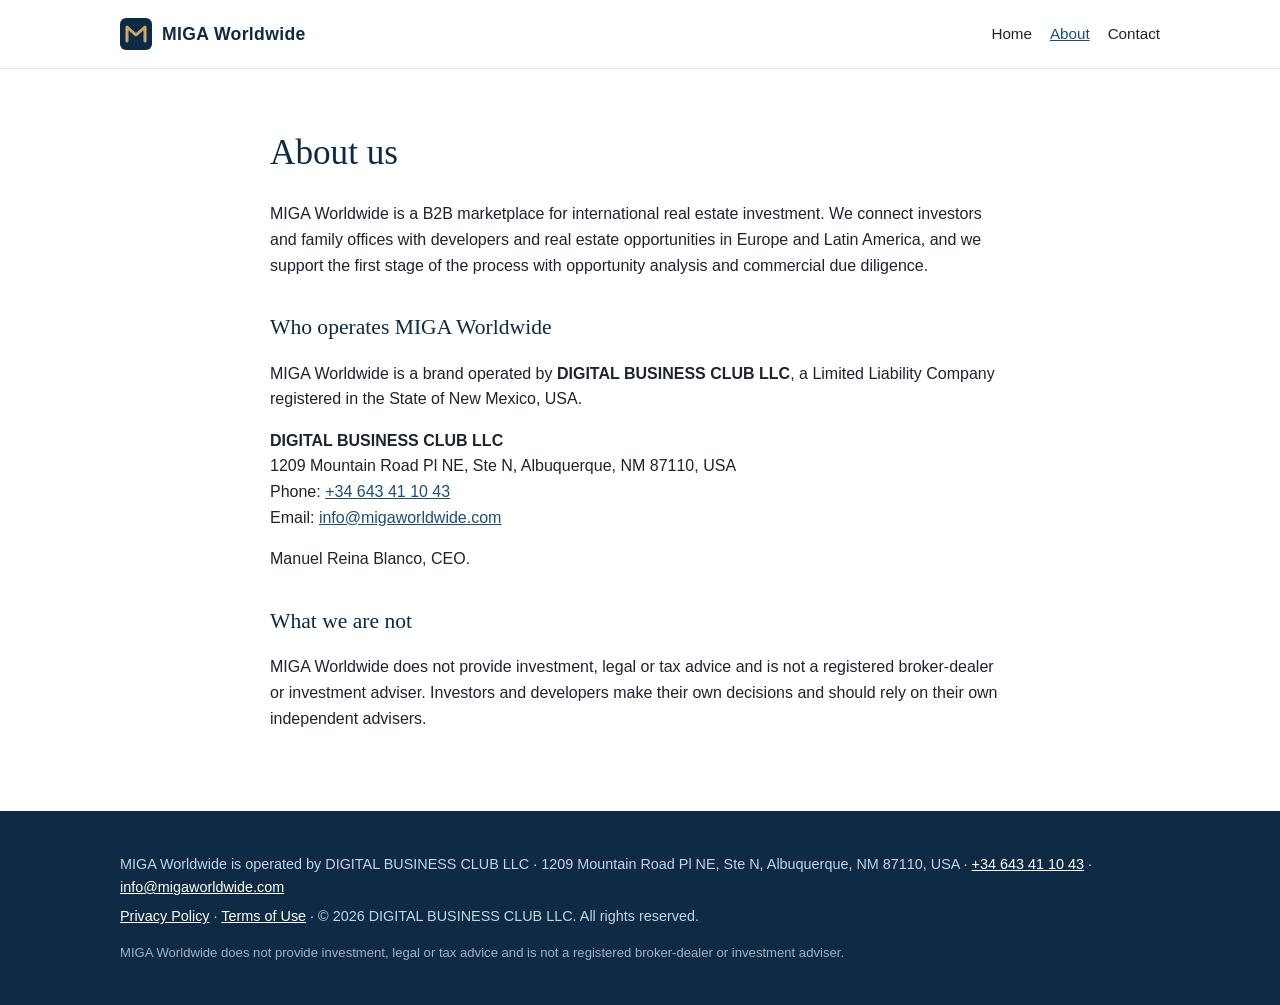
==== about/index.html @ 33de41b5 "Web inicial MIGA Worldwide (D1)" ====
<!DOCTYPE html>
<html lang="en">
<head>
  <meta charset="utf-8">
  <meta name="viewport" content="width=device-width, initial-scale=1">
  <title>About | MIGA Worldwide</title>
  <meta name="description" content="MIGA Worldwide is a brand operated by DIGITAL BUSINESS CLUB LLC, a New Mexico (USA) limited liability company.">
  <link rel="canonical" href="https://migaworldwide.com/about/">
  <link rel="icon" href="/assets/favicon.svg" type="image/svg+xml">
  <meta property="og:type" content="website">
  <meta property="og:site_name" content="MIGA Worldwide">
  <meta property="og:title" content="About | MIGA Worldwide">
  <meta property="og:description" content="MIGA Worldwide is a brand operated by DIGITAL BUSINESS CLUB LLC, a New Mexico (USA) limited liability company.">
  <meta property="og:url" content="https://migaworldwide.com/about/">
  <meta property="og:image" content="https://migaworldwide.com/assets/og.png">
  <link rel="stylesheet" href="/assets/style.css">
</head>
<body>
<header class="site"><div class="wrap">
  <a class="brand" href="/"><img src="/assets/favicon.svg" alt="" width="32" height="32">MIGA Worldwide</a>
  <nav aria-label="Main"><a href="/">Home</a><a href="/about/" aria-current="page">About</a><a href="/contact/">Contact</a></nav>
</div></header>
<main>
<div class="page"><div class="wrap prose">
  <h1>About us</h1>
  <p>MIGA Worldwide is a B2B marketplace for international real estate investment. We connect investors and family offices with developers and real estate opportunities in Europe and Latin America, and we support the first stage of the process with opportunity analysis and commercial due diligence.</p>
  <h2>Who operates MIGA Worldwide</h2>
  <p>MIGA Worldwide is a brand operated by <strong>DIGITAL BUSINESS CLUB LLC</strong>, a Limited Liability Company registered in the State of New Mexico, USA.</p>
  <address>
    <strong>DIGITAL BUSINESS CLUB LLC</strong><br>
    1209 Mountain Road Pl NE, Ste N, Albuquerque, NM 87110, USA<br>
    Phone: <a href="tel:+34643411043">+34 643 41 10 43</a><br>
    Email: <a href="mailto:info@migaworldwide.com">info@migaworldwide.com</a>
  </address>
  <p>Manuel Reina Blanco, CEO.</p>
  <h2>What we are not</h2>
  <p>MIGA Worldwide does not provide investment, legal or tax advice and is not a registered broker-dealer or investment adviser. Investors and developers make their own decisions and should rely on their own independent advisers.</p>
</div></div>
</main>
<footer class="site"><div class="wrap">
  <p>MIGA Worldwide is operated by DIGITAL BUSINESS CLUB LLC · 1209 Mountain Road Pl NE, Ste N, Albuquerque, NM 87110, USA · <a href="tel:+34643411043">+34 643 41 10 43</a> · <a href="mailto:info@migaworldwide.com">info@migaworldwide.com</a></p>
  <p><a href="/privacy/">Privacy Policy</a> · <a href="/terms/">Terms of Use</a> · &copy; 2026 DIGITAL BUSINESS CLUB LLC. All rights reserved.</p>
  <p class="disclaimer">MIGA Worldwide does not provide investment, legal or tax advice and is not a registered broker-dealer or investment adviser.</p>
</div></footer>
</body>
</html>
---- assets/style.css ----
:root{--navy:#0f2a44;--navy2:#1d4e7a;--gold:#c9a86a;--ink:#1c2430;--muted:#5b6675;--bg:#ffffff;--soft:#f4f6f9;--line:#e3e8ef}
*{box-sizing:border-box}
html{-webkit-text-size-adjust:100%}
body{margin:0;font-family:-apple-system,BlinkMacSystemFont,"Segoe UI",Roboto,Helvetica,Arial,sans-serif;color:var(--ink);background:var(--bg);line-height:1.6}
a{color:var(--navy2)}
.wrap{max-width:1080px;margin:0 auto;padding:0 20px}
header.site{border-bottom:1px solid var(--line);background:#fff}
header.site .wrap{display:flex;align-items:center;justify-content:space-between;gap:16px;min-height:68px;flex-wrap:wrap}
.brand{display:flex;align-items:center;gap:10px;font-weight:700;color:var(--navy);text-decoration:none;font-size:1.1rem;letter-spacing:.02em}
.brand img{width:32px;height:32px}
nav a{margin-left:18px;color:var(--ink);text-decoration:none;font-size:.95rem}
nav a:hover,nav a[aria-current]{color:var(--navy2);text-decoration:underline}
.hero{background:linear-gradient(135deg,var(--navy),var(--navy2));color:#fff;padding:88px 0 80px;position:relative;overflow:hidden}
.hero:after{content:"";position:absolute;right:-120px;top:-120px;width:420px;height:420px;border-radius:50%;border:60px solid rgba(201,168,106,.18)}
.hero h1{font-family:Georgia,"Times New Roman",serif;font-weight:400;font-size:clamp(2rem,4.5vw,3.1rem);line-height:1.15;margin:0 0 18px;max-width:760px}
.hero p{font-size:1.15rem;color:#d7e2ee;max-width:640px;margin:0 0 28px}
.btn{display:inline-block;background:var(--gold);color:var(--navy);font-weight:600;padding:13px 24px;border-radius:6px;text-decoration:none}
.btn:hover{filter:brightness(1.05)}
section{padding:64px 0}
section.alt{background:var(--soft)}
h2{font-family:Georgia,"Times New Roman",serif;font-weight:400;color:var(--navy);font-size:1.9rem;margin:0 0 16px}
h3{color:var(--navy);margin:0 0 8px;font-size:1.1rem}
.lead{color:var(--muted);max-width:720px;font-size:1.05rem}
.grid{display:grid;grid-template-columns:repeat(auto-fit,minmax(240px,1fr));gap:22px;margin-top:28px}
.card{background:#fff;border:1px solid var(--line);border-radius:10px;padding:24px}
.step{font-family:Georgia,serif;color:var(--gold);font-size:1.6rem;display:block;margin-bottom:6px}
.page{padding:56px 0 64px}
.page h1{font-family:Georgia,"Times New Roman",serif;font-weight:400;color:var(--navy);font-size:2.2rem;margin:0 0 20px}
.page h2{font-size:1.35rem;margin-top:32px}
.prose{max-width:780px}
address{font-style:normal}
.contact-box{background:var(--soft);border:1px solid var(--line);border-radius:10px;padding:24px;max-width:560px}
.contact-box dt{font-weight:600;color:var(--navy);margin-top:12px}
.contact-box dd{margin:2px 0 0}
footer.site{background:var(--navy);color:#c6d3e0;font-size:.9rem;padding:36px 0}
footer.site a{color:#fff}
footer.site p{margin:6px 0}
.disclaimer{color:#9fb2c6;font-size:.82rem;margin-top:14px!important}
@media (max-width:600px){nav a{margin:0 14px 0 0}header.site .wrap{padding-top:10px;padding-bottom:10px}.hero{padding:60px 0}}
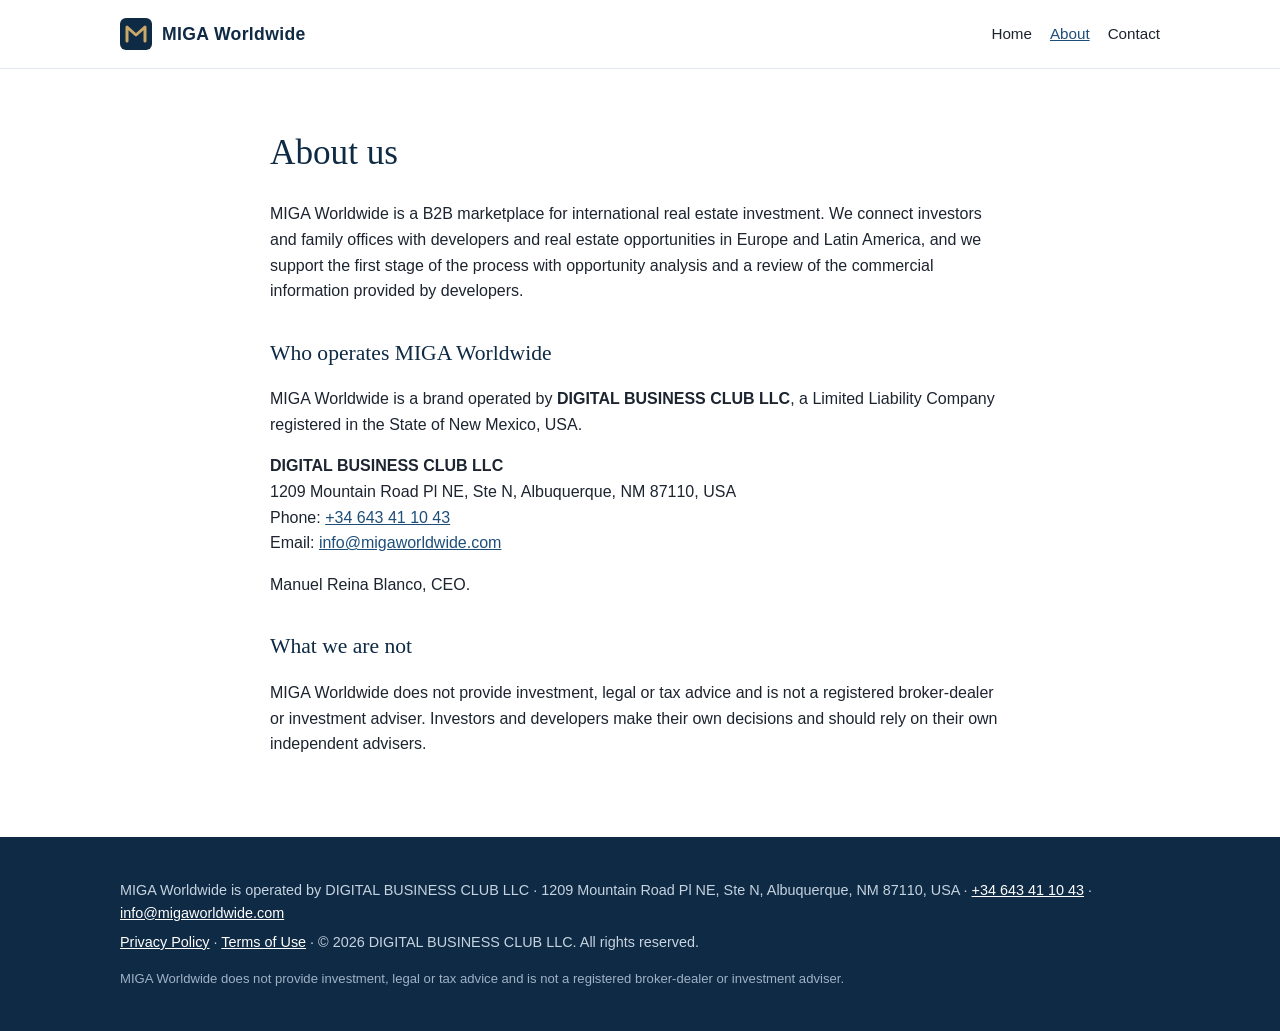
==== commit a14ee341: "Ajustes de redacción tras auditoría (riesgo regulatorio) y OG" ====
--- a/about/index.html
+++ b/about/index.html
@@ -13,6 +13,8 @@
   <meta property="og:description" content="MIGA Worldwide is a brand operated by DIGITAL BUSINESS CLUB LLC, a New Mexico (USA) limited liability company.">
   <meta property="og:url" content="https://migaworldwide.com/about/">
   <meta property="og:image" content="https://migaworldwide.com/assets/og.png">
+  <meta property="og:image:alt" content="MIGA Worldwide">
+  <meta name="twitter:card" content="summary_large_image">
   <link rel="stylesheet" href="/assets/style.css">
 </head>
 <body>
@@ -23,7 +25,7 @@
 <main>
 <div class="page"><div class="wrap prose">
   <h1>About us</h1>
-  <p>MIGA Worldwide is a B2B marketplace for international real estate investment. We connect investors and family offices with developers and real estate opportunities in Europe and Latin America, and we support the first stage of the process with opportunity analysis and commercial due diligence.</p>
+  <p>MIGA Worldwide is a B2B marketplace for international real estate investment. We connect investors and family offices with developers and real estate opportunities in Europe and Latin America, and we support the first stage of the process with opportunity analysis and a review of the commercial information provided by developers.</p>
   <h2>Who operates MIGA Worldwide</h2>
   <p>MIGA Worldwide is a brand operated by <strong>DIGITAL BUSINESS CLUB LLC</strong>, a Limited Liability Company registered in the State of New Mexico, USA.</p>
   <address>
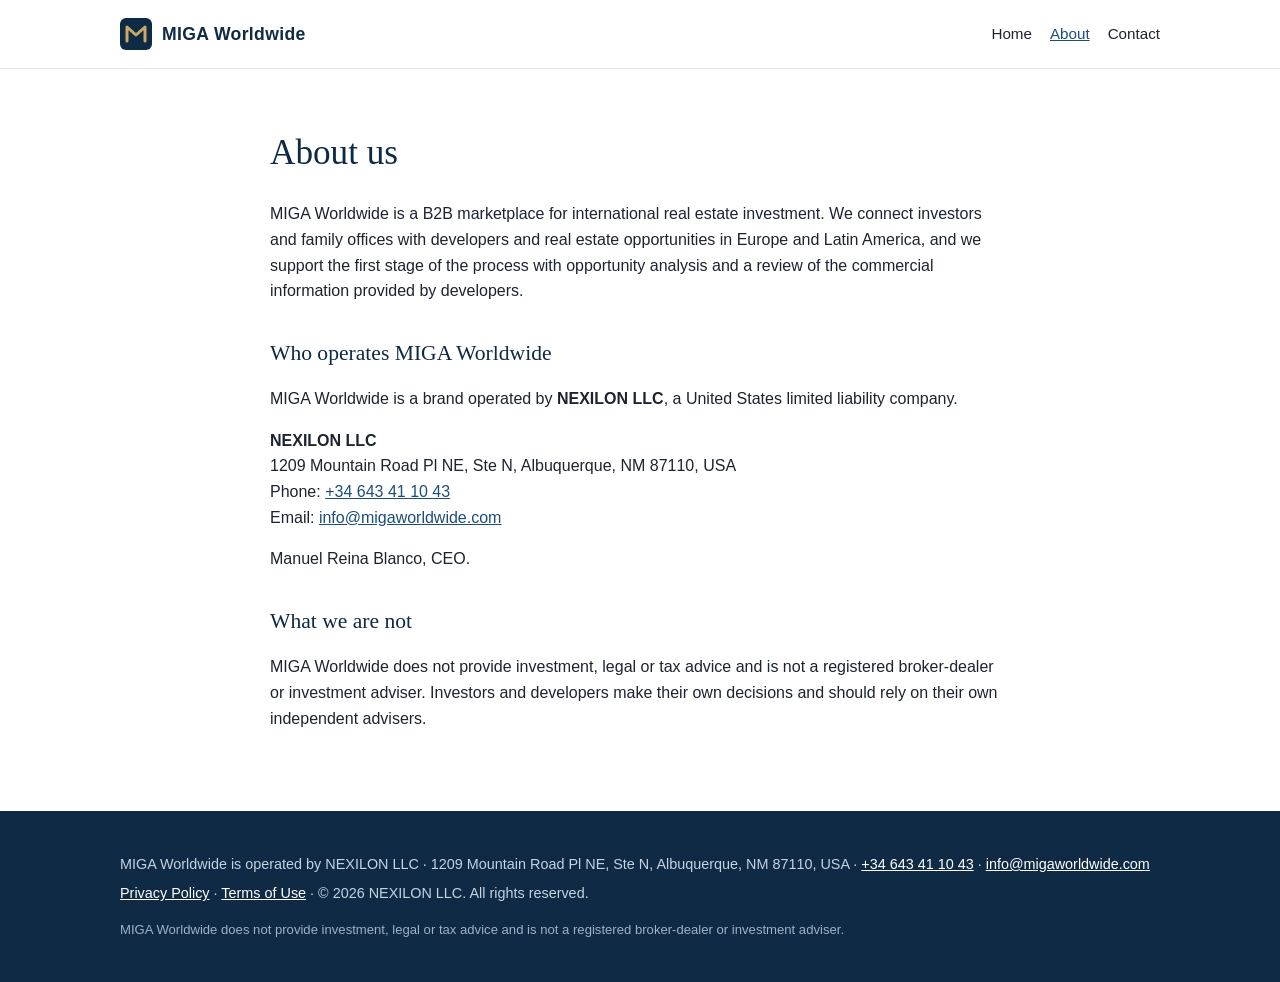
==== commit 18f32ea1: "Entidad legal: NEXILON LLC (D2)" ====
--- a/about/index.html
+++ b/about/index.html
@@ -4,13 +4,13 @@
   <meta charset="utf-8">
   <meta name="viewport" content="width=device-width, initial-scale=1">
   <title>About | MIGA Worldwide</title>
-  <meta name="description" content="MIGA Worldwide is a brand operated by DIGITAL BUSINESS CLUB LLC, a New Mexico (USA) limited liability company.">
+  <meta name="description" content="MIGA Worldwide is a brand operated by NEXILON LLC, a United States limited liability company.">
   <link rel="canonical" href="https://migaworldwide.com/about/">
   <link rel="icon" href="/assets/favicon.svg" type="image/svg+xml">
   <meta property="og:type" content="website">
   <meta property="og:site_name" content="MIGA Worldwide">
   <meta property="og:title" content="About | MIGA Worldwide">
-  <meta property="og:description" content="MIGA Worldwide is a brand operated by DIGITAL BUSINESS CLUB LLC, a New Mexico (USA) limited liability company.">
+  <meta property="og:description" content="MIGA Worldwide is a brand operated by NEXILON LLC, a United States limited liability company.">
   <meta property="og:url" content="https://migaworldwide.com/about/">
   <meta property="og:image" content="https://migaworldwide.com/assets/og.png">
   <meta property="og:image:alt" content="MIGA Worldwide">
@@ -27,9 +27,9 @@
   <h1>About us</h1>
   <p>MIGA Worldwide is a B2B marketplace for international real estate investment. We connect investors and family offices with developers and real estate opportunities in Europe and Latin America, and we support the first stage of the process with opportunity analysis and a review of the commercial information provided by developers.</p>
   <h2>Who operates MIGA Worldwide</h2>
-  <p>MIGA Worldwide is a brand operated by <strong>DIGITAL BUSINESS CLUB LLC</strong>, a Limited Liability Company registered in the State of New Mexico, USA.</p>
+  <p>MIGA Worldwide is a brand operated by <strong>NEXILON LLC</strong>, a United States limited liability company.</p>
   <address>
-    <strong>DIGITAL BUSINESS CLUB LLC</strong><br>
+    <strong>NEXILON LLC</strong><br>
     1209 Mountain Road Pl NE, Ste N, Albuquerque, NM 87110, USA<br>
     Phone: <a href="tel:+34643411043">+34 643 41 10 43</a><br>
     Email: <a href="mailto:info@migaworldwide.com">info@migaworldwide.com</a>
@@ -40,8 +40,8 @@
 </div></div>
 </main>
 <footer class="site"><div class="wrap">
-  <p>MIGA Worldwide is operated by DIGITAL BUSINESS CLUB LLC · 1209 Mountain Road Pl NE, Ste N, Albuquerque, NM 87110, USA · <a href="tel:+34643411043">+34 643 41 10 43</a> · <a href="mailto:info@migaworldwide.com">info@migaworldwide.com</a></p>
-  <p><a href="/privacy/">Privacy Policy</a> · <a href="/terms/">Terms of Use</a> · &copy; 2026 DIGITAL BUSINESS CLUB LLC. All rights reserved.</p>
+  <p>MIGA Worldwide is operated by NEXILON LLC · 1209 Mountain Road Pl NE, Ste N, Albuquerque, NM 87110, USA · <a href="tel:+34643411043">+34 643 41 10 43</a> · <a href="mailto:info@migaworldwide.com">info@migaworldwide.com</a></p>
+  <p><a href="/privacy/">Privacy Policy</a> · <a href="/terms/">Terms of Use</a> · &copy; 2026 NEXILON LLC. All rights reserved.</p>
   <p class="disclaimer">MIGA Worldwide does not provide investment, legal or tax advice and is not a registered broker-dealer or investment adviser.</p>
 </div></footer>
 </body>
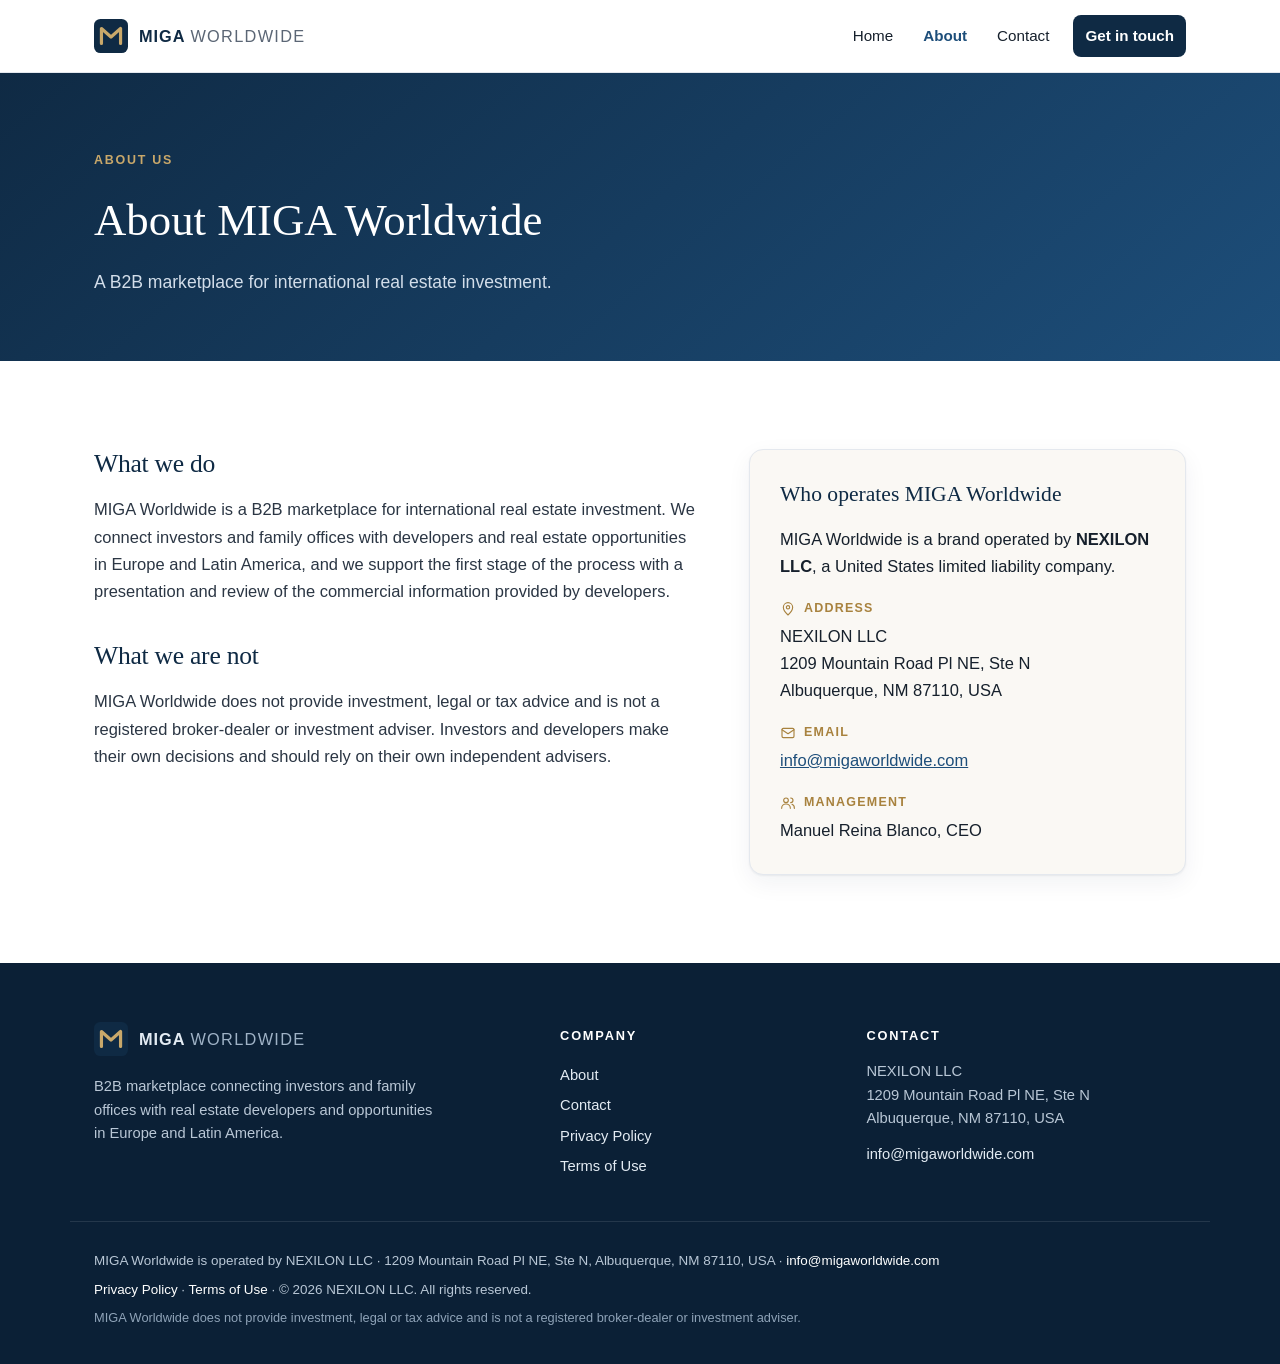
==== commit 00af5377: "Rediseño institucional, sin teléfono público, redacción suavizada (D3)" ====
--- a/about/index.html
+++ b/about/index.html
@@ -7,6 +7,7 @@
   <meta name="description" content="MIGA Worldwide is a brand operated by NEXILON LLC, a United States limited liability company.">
   <link rel="canonical" href="https://migaworldwide.com/about/">
   <link rel="icon" href="/assets/favicon.svg" type="image/svg+xml">
+  <meta name="theme-color" content="#0f2a44">
   <meta property="og:type" content="website">
   <meta property="og:site_name" content="MIGA Worldwide">
   <meta property="og:title" content="About | MIGA Worldwide">
@@ -19,30 +20,50 @@
 </head>
 <body>
 <header class="site"><div class="wrap">
-  <a class="brand" href="/"><img src="/assets/favicon.svg" alt="" width="32" height="32">MIGA Worldwide</a>
-  <nav aria-label="Main"><a href="/">Home</a><a href="/about/" aria-current="page">About</a><a href="/contact/">Contact</a></nav>
+  <a class="brand" href="/"><svg class="logo" viewBox="0 0 64 64" aria-hidden="true"><rect width="64" height="64" rx="12" fill="#0f2a44"/><path d="M14 46V18l18 16 18-16v28" fill="none" stroke="#c9a86a" stroke-width="6" stroke-linejoin="round" stroke-linecap="round"/></svg><span>MIGA <em>Worldwide</em></span></a>
+  <nav aria-label="Main"><a href="/">Home</a><a href="/about/" aria-current="page">About</a><a href="/contact/">Contact</a><a class="nav-cta" href="/contact/">Get in touch</a></nav>
 </div></header>
 <main>
-<div class="page"><div class="wrap prose">
-  <h1>About us</h1>
-  <p>MIGA Worldwide is a B2B marketplace for international real estate investment. We connect investors and family offices with developers and real estate opportunities in Europe and Latin America, and we support the first stage of the process with opportunity analysis and a review of the commercial information provided by developers.</p>
-  <h2>Who operates MIGA Worldwide</h2>
-  <p>MIGA Worldwide is a brand operated by <strong>NEXILON LLC</strong>, a United States limited liability company.</p>
-  <address>
-    <strong>NEXILON LLC</strong><br>
-    1209 Mountain Road Pl NE, Ste N, Albuquerque, NM 87110, USA<br>
-    Phone: <a href="tel:+34643411043">+34 643 41 10 43</a><br>
-    Email: <a href="mailto:info@migaworldwide.com">info@migaworldwide.com</a>
-  </address>
-  <p>Manuel Reina Blanco, CEO.</p>
-  <h2>What we are not</h2>
-  <p>MIGA Worldwide does not provide investment, legal or tax advice and is not a registered broker-dealer or investment adviser. Investors and developers make their own decisions and should rely on their own independent advisers.</p>
-</div></div>
+<section class="page-head"><div class="wrap"><span class="eyebrow">About us</span><h1>About MIGA Worldwide</h1><p class="lead">A B2B marketplace for international real estate investment.</p></div></section>
+<section><div class="wrap two-col">
+  <div class="prose">
+    <h2>What we do</h2>
+    <p>MIGA Worldwide is a B2B marketplace for international real estate investment. We connect investors and family offices with developers and real estate opportunities in Europe and Latin America, and we support the first stage of the process with a presentation and review of the commercial information provided by developers.</p>
+    <h2>What we are not</h2>
+    <p>MIGA Worldwide does not provide investment, legal or tax advice and is not a registered broker-dealer or investment adviser. Investors and developers make their own decisions and should rely on their own independent advisers.</p>
+  </div>
+  <aside class="info-card">
+    <h3>Who operates MIGA Worldwide</h3>
+    <p>MIGA Worldwide is a brand operated by <strong>NEXILON LLC</strong>, a United States limited liability company.</p>
+    <dl>
+      <dt><svg class="ico" viewBox="0 0 24 24" aria-hidden="true"><path d="M12 21s-7-6.2-7-11.5A7 7 0 0 1 19 9.5C19 14.8 12 21 12 21z"/><circle cx="12" cy="9.5" r="2.5"/></svg>Address</dt><dd><address>NEXILON LLC<br>1209 Mountain Road Pl NE, Ste N<br>Albuquerque, NM 87110, USA</address></dd>
+      <dt><svg class="ico" viewBox="0 0 24 24" aria-hidden="true"><rect x="3" y="5" width="18" height="14" rx="2"/><path d="M3 7l9 6 9-6"/></svg>Email</dt><dd><a href="mailto:info@migaworldwide.com">info@migaworldwide.com</a></dd>
+      <dt><svg class="ico" viewBox="0 0 24 24" aria-hidden="true"><circle cx="9" cy="8" r="3.5"/><path d="M2.5 20a6.5 6.5 0 0 1 13 0"/><path d="M16 4.5a3.5 3.5 0 0 1 0 7M18 14a6 6 0 0 1 3.5 6"/></svg>Management</dt><dd>Manuel Reina Blanco, CEO</dd>
+    </dl>
+  </aside>
+</div></section>
 </main>
-<footer class="site"><div class="wrap">
-  <p>MIGA Worldwide is operated by NEXILON LLC · 1209 Mountain Road Pl NE, Ste N, Albuquerque, NM 87110, USA · <a href="tel:+34643411043">+34 643 41 10 43</a> · <a href="mailto:info@migaworldwide.com">info@migaworldwide.com</a></p>
-  <p><a href="/privacy/">Privacy Policy</a> · <a href="/terms/">Terms of Use</a> · &copy; 2026 NEXILON LLC. All rights reserved.</p>
-  <p class="disclaimer">MIGA Worldwide does not provide investment, legal or tax advice and is not a registered broker-dealer or investment adviser.</p>
-</div></footer>
+<footer class="site">
+  <div class="wrap foot-grid">
+    <div>
+      <a class="brand brand-foot" href="/"><svg class="logo" viewBox="0 0 64 64" aria-hidden="true"><rect width="64" height="64" rx="12" fill="#0f2a44"/><path d="M14 46V18l18 16 18-16v28" fill="none" stroke="#c9a86a" stroke-width="6" stroke-linejoin="round" stroke-linecap="round"/></svg><span>MIGA <em>Worldwide</em></span></a>
+      <p class="foot-desc">B2B marketplace connecting investors and family offices with real estate developers and opportunities in Europe and Latin America.</p>
+    </div>
+    <div>
+      <h4>Company</h4>
+      <a href="/about/">About</a><a href="/contact/">Contact</a><a href="/privacy/">Privacy Policy</a><a href="/terms/">Terms of Use</a>
+    </div>
+    <div>
+      <h4>Contact</h4>
+      <address>NEXILON LLC<br>1209 Mountain Road Pl NE, Ste N<br>Albuquerque, NM 87110, USA</address>
+      <a href="mailto:info@migaworldwide.com">info@migaworldwide.com</a>
+    </div>
+  </div>
+  <div class="wrap foot-legal">
+    <p>MIGA Worldwide is operated by NEXILON LLC · 1209 Mountain Road Pl NE, Ste N, Albuquerque, NM 87110, USA · <a href="mailto:info@migaworldwide.com">info@migaworldwide.com</a></p>
+    <p><a href="/privacy/">Privacy Policy</a> · <a href="/terms/">Terms of Use</a> · &copy; 2026 NEXILON LLC. All rights reserved.</p>
+    <p class="disclaimer">MIGA Worldwide does not provide investment, legal or tax advice and is not a registered broker-dealer or investment adviser.</p>
+  </div>
+</footer>
 </body>
 </html>
--- a/assets/style.css
+++ b/assets/style.css
@@ -1,39 +1,156 @@
-:root{--navy:#0f2a44;--navy2:#1d4e7a;--gold:#c9a86a;--ink:#1c2430;--muted:#5b6675;--bg:#ffffff;--soft:#f4f6f9;--line:#e3e8ef}
+:root{
+  --navy:#0f2a44;--navy-2:#163a5c;--navy-3:#1d4e7a;
+  --gold:#c9a86a;--gold-2:#a8823e;--gold-soft:#f6efe1;
+  --ink:#16202c;--muted:#5b6675;--line:#e4e8ee;
+  --bg:#ffffff;--ivory:#faf8f4;--soft:#f3f5f8;
+  --serif:"Iowan Old Style","Palatino Linotype",Palatino,"Book Antiqua",Georgia,serif;
+  --sans:-apple-system,BlinkMacSystemFont,"Segoe UI",Inter,Roboto,Helvetica,Arial,sans-serif;
+  --radius:14px;--shadow:0 1px 2px rgba(15,42,68,.06),0 8px 24px rgba(15,42,68,.06);
+}
 *{box-sizing:border-box}
-html{-webkit-text-size-adjust:100%}
-body{margin:0;font-family:-apple-system,BlinkMacSystemFont,"Segoe UI",Roboto,Helvetica,Arial,sans-serif;color:var(--ink);background:var(--bg);line-height:1.6}
-a{color:var(--navy2)}
-.wrap{max-width:1080px;margin:0 auto;padding:0 20px}
-header.site{border-bottom:1px solid var(--line);background:#fff}
-header.site .wrap{display:flex;align-items:center;justify-content:space-between;gap:16px;min-height:68px;flex-wrap:wrap}
-.brand{display:flex;align-items:center;gap:10px;font-weight:700;color:var(--navy);text-decoration:none;font-size:1.1rem;letter-spacing:.02em}
-.brand img{width:32px;height:32px}
-nav a{margin-left:18px;color:var(--ink);text-decoration:none;font-size:.95rem}
-nav a:hover,nav a[aria-current]{color:var(--navy2);text-decoration:underline}
-.hero{background:linear-gradient(135deg,var(--navy),var(--navy2));color:#fff;padding:88px 0 80px;position:relative;overflow:hidden}
-.hero:after{content:"";position:absolute;right:-120px;top:-120px;width:420px;height:420px;border-radius:50%;border:60px solid rgba(201,168,106,.18)}
-.hero h1{font-family:Georgia,"Times New Roman",serif;font-weight:400;font-size:clamp(2rem,4.5vw,3.1rem);line-height:1.15;margin:0 0 18px;max-width:760px}
-.hero p{font-size:1.15rem;color:#d7e2ee;max-width:640px;margin:0 0 28px}
-.btn{display:inline-block;background:var(--gold);color:var(--navy);font-weight:600;padding:13px 24px;border-radius:6px;text-decoration:none}
-.btn:hover{filter:brightness(1.05)}
-section{padding:64px 0}
+html{-webkit-text-size-adjust:100%;scroll-behavior:smooth}
+body{margin:0;font-family:var(--sans);color:var(--ink);background:var(--bg);line-height:1.65;font-size:16.5px;-webkit-font-smoothing:antialiased}
+a{color:var(--navy-3)}
+img,svg{display:block}
+.wrap{max-width:1140px;margin:0 auto;padding:0 24px}
+
+/* header */
+header.site{position:sticky;top:0;z-index:10;background:rgba(255,255,255,.92);backdrop-filter:saturate(1.4) blur(10px);-webkit-backdrop-filter:saturate(1.4) blur(10px);border-bottom:1px solid var(--line)}
+header.site .wrap{display:flex;align-items:center;justify-content:space-between;gap:16px;min-height:72px;flex-wrap:wrap}
+.brand{display:flex;align-items:center;gap:11px;color:var(--navy);text-decoration:none;font-weight:700;letter-spacing:.06em;font-size:1.02rem;text-transform:uppercase}
+.brand em{font-style:normal;font-weight:400;color:var(--muted);letter-spacing:.08em}
+.logo{width:34px;height:34px}
+nav{display:flex;align-items:center;gap:6px;flex-wrap:wrap}
+nav a{color:var(--ink);text-decoration:none;font-size:.95rem;padding:8px 12px;border-radius:8px}
+nav a:hover{background:var(--soft)}
+nav a[aria-current]{color:var(--navy-3);font-weight:600}
+nav a.nav-cta{background:var(--navy);color:#fff;font-weight:600;margin-left:6px}
+nav a.nav-cta:hover{background:var(--navy-3)}
+
+/* type */
+h1,h2,h3{color:var(--navy);margin:0}
+h2{font-family:var(--serif);font-weight:500;font-size:clamp(1.7rem,3vw,2.3rem);line-height:1.2;margin:10px 0 14px;letter-spacing:-.01em}
+h3{font-size:1.08rem;line-height:1.35;margin:0 0 8px}
+.eyebrow{display:inline-block;font-size:.78rem;font-weight:700;letter-spacing:.14em;text-transform:uppercase;color:var(--gold-2)}
+.eyebrow-light{color:var(--gold)}
+.lead{color:var(--muted);font-size:1.1rem;max-width:720px;margin:0}
+
+/* buttons */
+.btn{display:inline-flex;align-items:center;gap:8px;background:var(--gold);color:var(--navy);font-weight:650;padding:14px 26px;border-radius:10px;text-decoration:none;border:1px solid var(--gold);transition:transform .15s ease,filter .15s ease}
+.btn:hover{filter:brightness(1.06);transform:translateY(-1px)}
+.btn-ghost{background:transparent;color:#fff;border-color:rgba(255,255,255,.35)}
+.btn-ghost:hover{background:rgba(255,255,255,.08)}
+.actions{display:flex;gap:12px;flex-wrap:wrap;margin-top:30px}
+
+/* hero */
+.hero{background:radial-gradient(1200px 500px at 85% 10%,rgba(201,168,106,.16),transparent 60%),linear-gradient(140deg,var(--navy) 0%,var(--navy-2) 55%,var(--navy-3) 100%);color:#fff;padding:96px 0 104px;overflow:hidden}
+.hero-grid{display:grid;grid-template-columns:1.1fr .9fr;gap:48px;align-items:center}
+.hero h1{font-family:var(--serif);font-weight:500;color:#fff;font-size:clamp(2.2rem,4.6vw,3.5rem);line-height:1.1;margin:16px 0 20px;letter-spacing:-.015em}
+.hero p{font-size:1.15rem;color:#d3deea;max-width:560px;margin:0}
+.hero-art{width:100%;height:auto;max-width:500px;justify-self:end;filter:drop-shadow(0 20px 40px rgba(0,0,0,.25))}
+
+/* strip */
+.strip{padding:0;background:var(--ivory);border-bottom:1px solid var(--line)}
+.strip-grid{display:grid;grid-template-columns:repeat(3,1fr)}
+.strip-grid>div{display:flex;align-items:center;gap:14px;padding:26px 20px}
+.strip-grid>div+div{border-left:1px solid var(--line)}
+.strip strong{display:block;color:var(--navy);font-size:.98rem}
+.strip span{color:var(--muted);font-size:.9rem;line-height:1.4}
+.strip .ico{flex:none;width:40px;height:40px;padding:9px;border-radius:10px;background:#fff;border:1px solid var(--line)}
+
+/* sections */
+section{padding:88px 0}
 section.alt{background:var(--soft)}
-h2{font-family:Georgia,"Times New Roman",serif;font-weight:400;color:var(--navy);font-size:1.9rem;margin:0 0 16px}
-h3{color:var(--navy);margin:0 0 8px;font-size:1.1rem}
-.lead{color:var(--muted);max-width:720px;font-size:1.05rem}
-.grid{display:grid;grid-template-columns:repeat(auto-fit,minmax(240px,1fr));gap:22px;margin-top:28px}
-.card{background:#fff;border:1px solid var(--line);border-radius:10px;padding:24px}
-.step{font-family:Georgia,serif;color:var(--gold);font-size:1.6rem;display:block;margin-bottom:6px}
-.page{padding:56px 0 64px}
-.page h1{font-family:Georgia,"Times New Roman",serif;font-weight:400;color:var(--navy);font-size:2.2rem;margin:0 0 20px}
-.page h2{font-size:1.35rem;margin-top:32px}
-.prose{max-width:780px}
+.grid{display:grid;gap:22px;margin-top:40px}
+.grid.three{grid-template-columns:repeat(3,1fr)}
+.grid.two{grid-template-columns:repeat(2,1fr)}
+.ico{width:24px;height:24px;fill:none;stroke:var(--navy-3);stroke-width:1.7;stroke-linecap:round;stroke-linejoin:round}
+.card{background:#fff;border:1px solid var(--line);border-radius:var(--radius);padding:30px;box-shadow:var(--shadow)}
+.card>.ico{width:46px;height:46px;padding:11px;border-radius:12px;background:var(--gold-soft);stroke:var(--gold-2);margin-bottom:20px}
+.card p{color:var(--muted);margin:0}
+.card.flat{box-shadow:none}
+
+/* steps */
+.steps{list-style:none;padding:0;margin:44px 0 0;display:grid;grid-template-columns:repeat(3,1fr);gap:22px;position:relative}
+.steps li{position:relative;background:#fff;border:1px solid var(--line);border-radius:var(--radius);padding:30px}
+.steps .num{display:inline-flex;align-items:center;justify-content:center;width:46px;height:46px;border-radius:50%;background:var(--navy);color:var(--gold);font-family:var(--serif);font-size:1.15rem;margin-bottom:18px}
+.steps p{color:var(--muted);margin:0}
+.steps li:not(:last-child)::after{content:"";position:absolute;top:53px;right:-23px;width:24px;border-top:2px dashed var(--gold)}
+
+/* panels */
+.panel{border:1px solid var(--line);border-radius:var(--radius);padding:34px;background:linear-gradient(180deg,#fff,var(--ivory))}
+.panel-head{display:flex;align-items:center;gap:14px;margin-bottom:12px}
+.panel-head .ico{width:46px;height:46px;padding:11px;border-radius:12px;background:var(--navy);stroke:var(--gold)}
+.panel-head h3{margin:0;font-size:1.2rem}
+.panel>p{color:var(--muted)}
+.checks{list-style:none;padding:0;margin:18px 0 0}
+.checks li{display:flex;gap:10px;align-items:flex-start;padding:7px 0;border-top:1px solid var(--line)}
+.checks .ico{flex:none;width:20px;height:20px;stroke:var(--gold-2);stroke-width:2.2;margin-top:3px}
+
+/* cta */
+.cta{background:var(--navy);color:#fff;padding:64px 0;position:relative;overflow:hidden}
+.cta::after{content:"";position:absolute;right:-90px;top:-90px;width:300px;height:300px;border-radius:50%;border:48px solid rgba(201,168,106,.14)}
+.cta-inner{display:flex;align-items:center;justify-content:space-between;gap:28px;flex-wrap:wrap;position:relative;z-index:1}
+.cta h2{color:#fff;margin:0 0 6px}
+.cta p{color:#c9d6e3;margin:0}
+
+/* inner pages */
+.page-head{background:linear-gradient(140deg,var(--navy),var(--navy-3));color:#fff;padding:72px 0 64px}
+.page-head h1{font-family:var(--serif);font-weight:500;color:#fff;font-size:clamp(2rem,4vw,2.8rem);margin:12px 0 10px}
+.page-head .eyebrow{color:var(--gold)}
+.page-head .lead{color:#d3deea}
+.two-col{display:grid;grid-template-columns:1.25fr .9fr;gap:48px;align-items:start}
+.prose{max-width:760px}
+.prose h2{font-size:1.6rem;margin-top:0}
+.prose p{color:#2b3644}
+.prose * + h2{margin-top:36px}
+.info-card{background:var(--ivory);border:1px solid var(--line);border-radius:var(--radius);padding:30px;box-shadow:var(--shadow)}
+.info-card h3{font-family:var(--serif);font-weight:500;font-size:1.35rem}
+.info-card dl{margin:18px 0 0}
+.info-card dt{display:flex;align-items:center;gap:8px;font-size:.78rem;font-weight:700;letter-spacing:.1em;text-transform:uppercase;color:var(--gold-2);margin-top:18px}
+.info-card dt .ico{width:16px;height:16px;stroke:var(--gold-2)}
+.info-card dd{margin:4px 0 0;color:var(--ink)}
 address{font-style:normal}
-.contact-box{background:var(--soft);border:1px solid var(--line);border-radius:10px;padding:24px;max-width:560px}
-.contact-box dt{font-weight:600;color:var(--navy);margin-top:12px}
-.contact-box dd{margin:2px 0 0}
-footer.site{background:var(--navy);color:#c6d3e0;font-size:.9rem;padding:36px 0}
-footer.site a{color:#fff}
-footer.site p{margin:6px 0}
-.disclaimer{color:#9fb2c6;font-size:.82rem;margin-top:14px!important}
-@media (max-width:600px){nav a{margin:0 14px 0 0}header.site .wrap{padding-top:10px;padding-bottom:10px}.hero{padding:60px 0}}
+
+/* legal pages (privacy / terms) */
+.page{padding:64px 0 80px}
+.page h1{font-family:var(--serif);font-weight:500;color:var(--navy);font-size:clamp(2rem,4vw,2.6rem);margin:0 0 8px}
+.page h2{font-family:var(--sans);font-weight:700;font-size:1.12rem;margin:34px 0 8px}
+.page p{color:#2b3644}
+
+/* footer */
+footer.site{background:#0b2036;color:#b9c7d6;font-size:.92rem}
+.foot-grid{display:grid;grid-template-columns:1.6fr 1fr 1.2fr;gap:40px;padding-top:56px;padding-bottom:40px}
+footer.site h4{color:#fff;font-size:.8rem;letter-spacing:.14em;text-transform:uppercase;margin:6px 0 14px}
+footer.site a{color:#e3ebf3;text-decoration:none;display:block;padding:3px 0}
+footer.site a:hover{color:var(--gold)}
+footer.site address{margin-bottom:8px;line-height:1.6}
+.brand-foot{color:#fff}
+.brand-foot em{color:#9fb2c6}
+.foot-desc{max-width:340px;margin:16px 0 0;line-height:1.6}
+.foot-legal{border-top:1px solid rgba(255,255,255,.1);padding-top:22px;padding-bottom:30px;font-size:.84rem}
+.foot-legal p{margin:6px 0}
+footer.site .foot-legal a{display:inline;padding:0;color:#fff}
+footer.site a.brand{display:flex}
+.disclaimer{color:#8fa3b8;font-size:.8rem}
+
+/* responsive */
+@media (max-width:900px){
+  .hero-grid,.two-col{grid-template-columns:1fr}
+  .hero-art{max-width:420px;justify-self:center}
+  .grid.three,.steps{grid-template-columns:1fr}
+  .steps li:not(:last-child)::after{display:none}
+  .foot-grid{grid-template-columns:1fr 1fr}
+  .foot-grid>div:first-child{grid-column:1/-1}
+}
+@media (max-width:640px){
+  .wrap{padding:0 16px}
+  section{padding:64px 0}
+  .hero{padding:64px 0 72px}
+  .grid.two{grid-template-columns:1fr}
+  .strip-grid{grid-template-columns:1fr}
+  .strip-grid>div+div{border-left:0;border-top:1px solid var(--line)}
+  nav a{padding:6px 8px;font-size:.9rem}
+  nav a.nav-cta{display:none}
+  .foot-grid{grid-template-columns:1fr}
+}
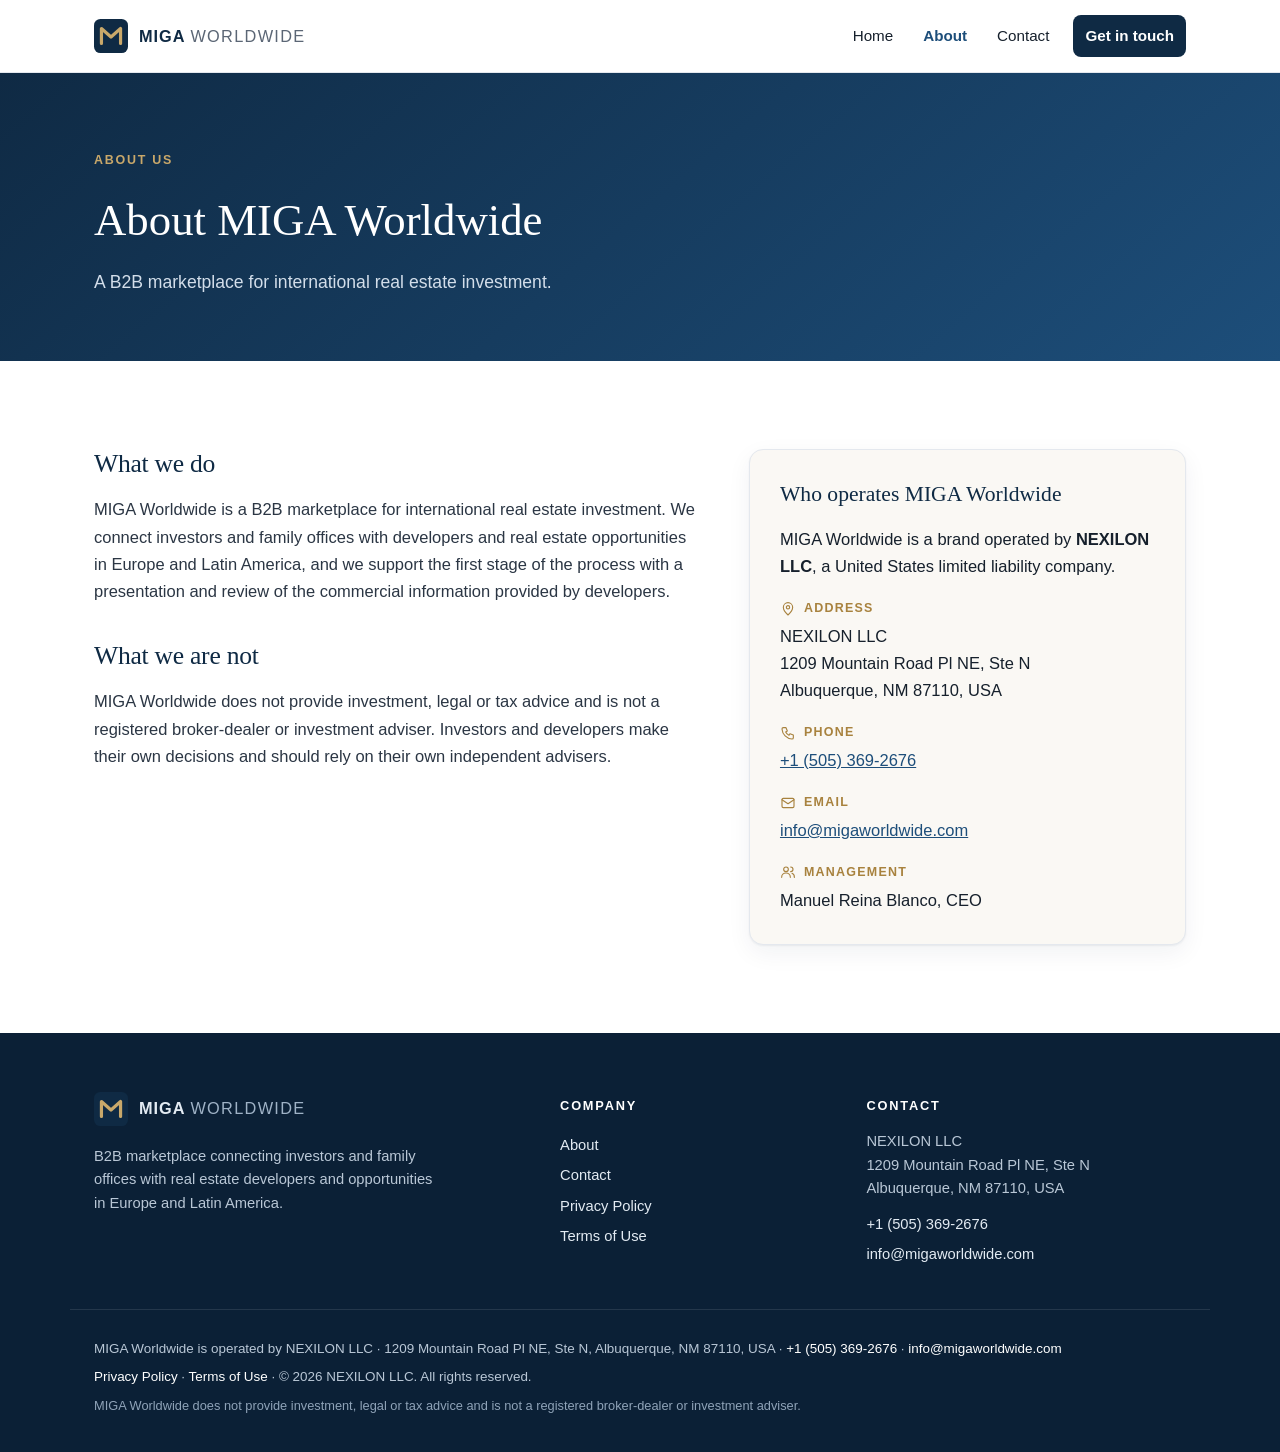
==== commit 1abc41b5: "Teléfono de empresa +1 505 (D4)" ====
--- a/about/index.html
+++ b/about/index.html
@@ -37,6 +37,7 @@
     <p>MIGA Worldwide is a brand operated by <strong>NEXILON LLC</strong>, a United States limited liability company.</p>
     <dl>
       <dt><svg class="ico" viewBox="0 0 24 24" aria-hidden="true"><path d="M12 21s-7-6.2-7-11.5A7 7 0 0 1 19 9.5C19 14.8 12 21 12 21z"/><circle cx="12" cy="9.5" r="2.5"/></svg>Address</dt><dd><address>NEXILON LLC<br>1209 Mountain Road Pl NE, Ste N<br>Albuquerque, NM 87110, USA</address></dd>
+      <dt><svg class="ico" viewBox="0 0 24 24" aria-hidden="true"><path d="M5 4h4l2 5-2.5 1.5a11 11 0 0 0 5 5L15 13l5 2v4a2 2 0 0 1-2 2A16 16 0 0 1 3 6a2 2 0 0 1 2-2z"/></svg>Phone</dt><dd><a href="tel:+15053692676">+1 (505) 369-2676</a></dd>
       <dt><svg class="ico" viewBox="0 0 24 24" aria-hidden="true"><rect x="3" y="5" width="18" height="14" rx="2"/><path d="M3 7l9 6 9-6"/></svg>Email</dt><dd><a href="mailto:info@migaworldwide.com">info@migaworldwide.com</a></dd>
       <dt><svg class="ico" viewBox="0 0 24 24" aria-hidden="true"><circle cx="9" cy="8" r="3.5"/><path d="M2.5 20a6.5 6.5 0 0 1 13 0"/><path d="M16 4.5a3.5 3.5 0 0 1 0 7M18 14a6 6 0 0 1 3.5 6"/></svg>Management</dt><dd>Manuel Reina Blanco, CEO</dd>
     </dl>
@@ -56,11 +57,11 @@
     <div>
       <h4>Contact</h4>
       <address>NEXILON LLC<br>1209 Mountain Road Pl NE, Ste N<br>Albuquerque, NM 87110, USA</address>
-      <a href="mailto:info@migaworldwide.com">info@migaworldwide.com</a>
+      <a href="tel:+15053692676">+1 (505) 369-2676</a><a href="mailto:info@migaworldwide.com">info@migaworldwide.com</a>
     </div>
   </div>
   <div class="wrap foot-legal">
-    <p>MIGA Worldwide is operated by NEXILON LLC · 1209 Mountain Road Pl NE, Ste N, Albuquerque, NM 87110, USA · <a href="mailto:info@migaworldwide.com">info@migaworldwide.com</a></p>
+    <p>MIGA Worldwide is operated by NEXILON LLC · 1209 Mountain Road Pl NE, Ste N, Albuquerque, NM 87110, USA · <a href="tel:+15053692676">+1 (505) 369-2676</a> · <a href="mailto:info@migaworldwide.com">info@migaworldwide.com</a></p>
     <p><a href="/privacy/">Privacy Policy</a> · <a href="/terms/">Terms of Use</a> · &copy; 2026 NEXILON LLC. All rights reserved.</p>
     <p class="disclaimer">MIGA Worldwide does not provide investment, legal or tax advice and is not a registered broker-dealer or investment adviser.</p>
   </div>
